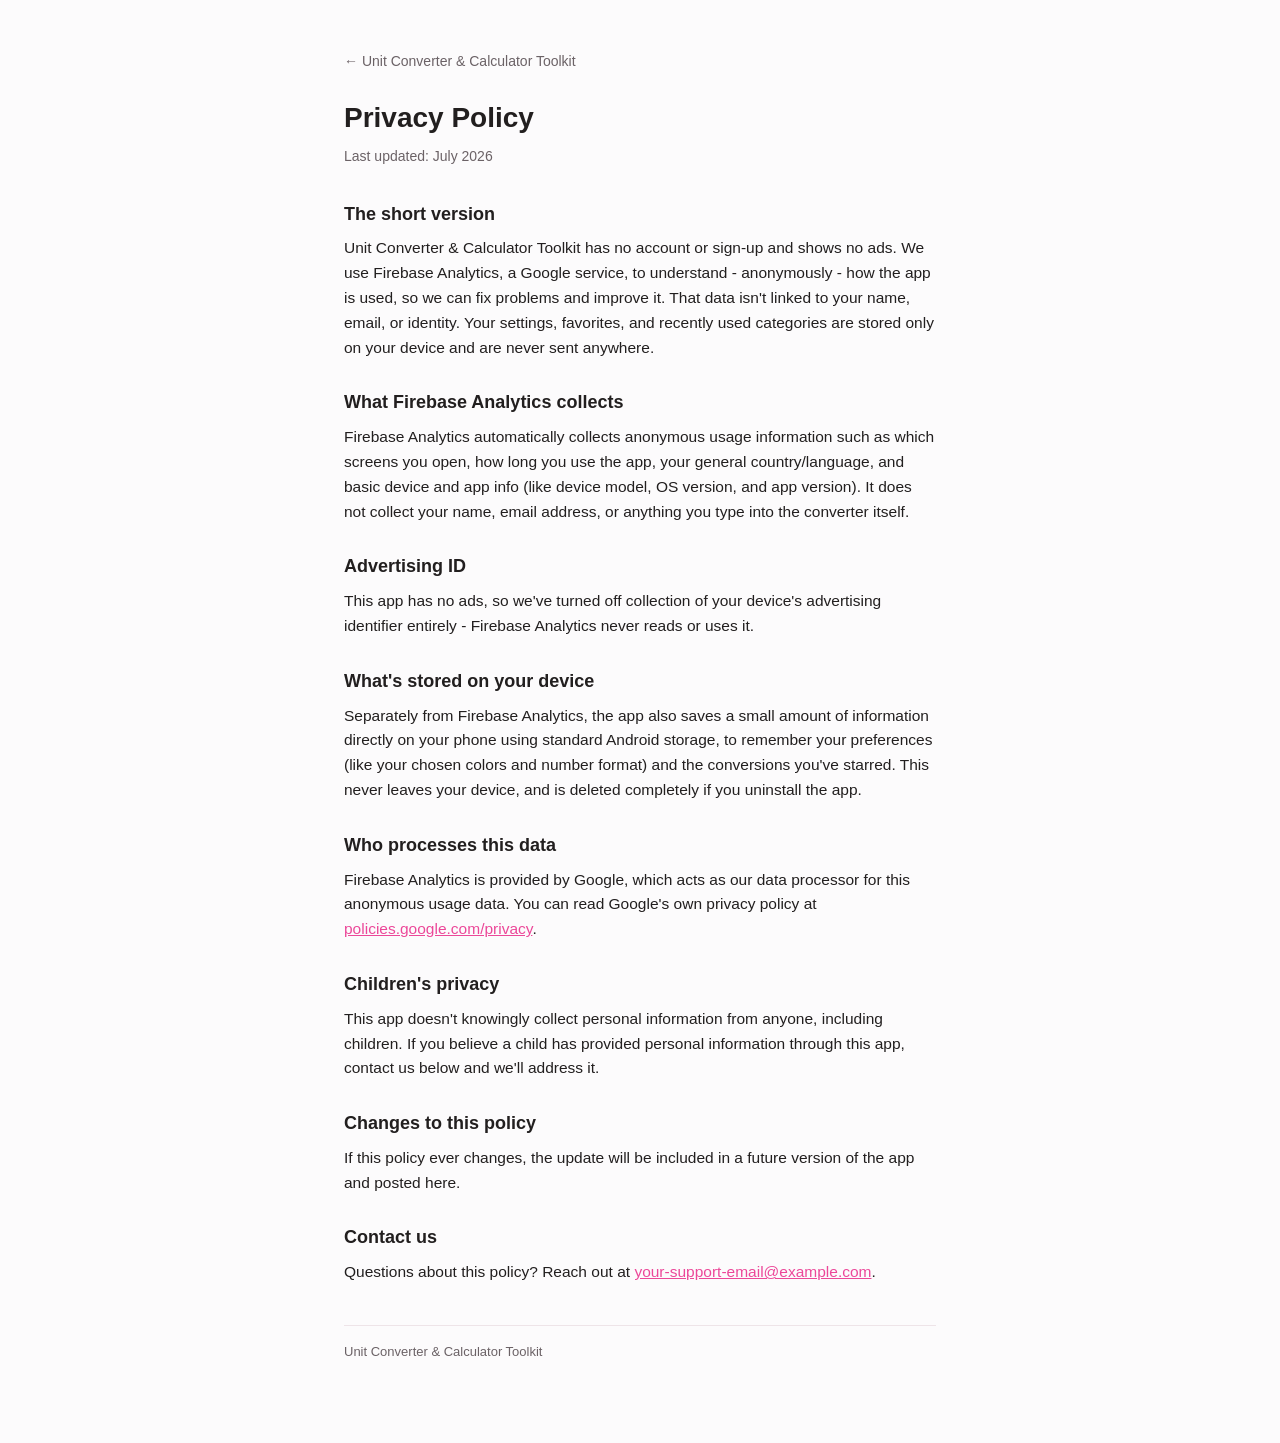
==== docs/privacy-policy.html @ bdcd5116 "Unit Converter & Calculator Toolkit — full source Recovered working tree: conversion engine, all scr" ====
<!DOCTYPE html>
<html lang="en">
<head>
<meta charset="UTF-8">
<meta name="viewport" content="width=device-width, initial-scale=1">
<meta name="description" content="Privacy Policy for the Unit Converter & Calculator Toolkit app.">
<title>Privacy Policy - Unit Converter & Calculator Toolkit</title>
<link rel="stylesheet" href="style.css">
</head>
<body>
<main>
  <a class="back-link" href="index.html">&larr; Unit Converter &amp; Calculator Toolkit</a>
  <h1>Privacy Policy</h1>
  <p class="updated">Last updated: July 2026</p>

  <h2>The short version</h2>
  <p>Unit Converter &amp; Calculator Toolkit has no account or sign-up and
  shows no ads. We use Firebase Analytics, a Google service, to understand -
  anonymously - how the app is used, so we can fix problems and improve it.
  That data isn't linked to your name, email, or identity. Your settings,
  favorites, and recently used categories are stored only on your device and
  are never sent anywhere.</p>

  <h2>What Firebase Analytics collects</h2>
  <p>Firebase Analytics automatically collects anonymous usage information
  such as which screens you open, how long you use the app, your general
  country/language, and basic device and app info (like device model, OS
  version, and app version). It does not collect your name, email address,
  or anything you type into the converter itself.</p>

  <h2>Advertising ID</h2>
  <p>This app has no ads, so we've turned off collection of your device's
  advertising identifier entirely - Firebase Analytics never reads or uses
  it.</p>

  <h2>What's stored on your device</h2>
  <p>Separately from Firebase Analytics, the app also saves a small amount
  of information directly on your phone using standard Android storage, to
  remember your preferences (like your chosen colors and number format) and
  the conversions you've starred. This never leaves your device, and is
  deleted completely if you uninstall the app.</p>

  <h2>Who processes this data</h2>
  <p>Firebase Analytics is provided by Google, which acts as our data
  processor for this anonymous usage data. You can read Google's own
  privacy policy at
  <a href="https://policies.google.com/privacy">policies.google.com/privacy</a>.</p>

  <h2>Children's privacy</h2>
  <p>This app doesn't knowingly collect personal information from anyone,
  including children. If you believe a child has provided personal
  information through this app, contact us below and we'll address it.</p>

  <h2>Changes to this policy</h2>
  <p>If this policy ever changes, the update will be included in a future
  version of the app and posted here.</p>

  <h2>Contact us</h2>
  <p>Questions about this policy? Reach out at
  <a href="mailto:your-support-email@example.com">your-support-email@example.com</a>.</p>

  <footer>Unit Converter &amp; Calculator Toolkit</footer>
</main>
</body>
</html>
---- docs/style.css ----
:root {
  color-scheme: light dark;
  --text: #221f1f;
  --muted: #6b6266;
  --bg: #fcfbfc;
  --accent: #ec4899;
  --divider: #eee4e8;
}

@media (prefers-color-scheme: dark) {
  :root {
    --text: #f2edef;
    --muted: #b7adb2;
    --bg: #19171a;
    --divider: #322f33;
  }
}

* {
  box-sizing: border-box;
}

body {
  margin: 0;
  padding: 0;
  background: var(--bg);
  color: var(--text);
  font-family: -apple-system, BlinkMacSystemFont, "Segoe UI", Roboto, Helvetica, Arial, sans-serif;
  line-height: 1.6;
}

main {
  max-width: 640px;
  margin: 0 auto;
  padding: 48px 24px 80px;
}

h1 {
  font-size: 28px;
  margin: 0 0 4px;
}

.updated {
  color: var(--muted);
  font-size: 14px;
  margin: 0 0 32px;
}

h2 {
  font-size: 18px;
  margin: 28px 0 8px;
}

p {
  margin: 0 0 8px;
  font-size: 15.5px;
}

a {
  color: var(--accent);
}

.back-link {
  display: inline-block;
  margin-bottom: 24px;
  font-size: 14px;
  text-decoration: none;
  color: var(--muted);
}

footer {
  margin-top: 40px;
  padding-top: 16px;
  border-top: 1px solid var(--divider);
  color: var(--muted);
  font-size: 13px;
}
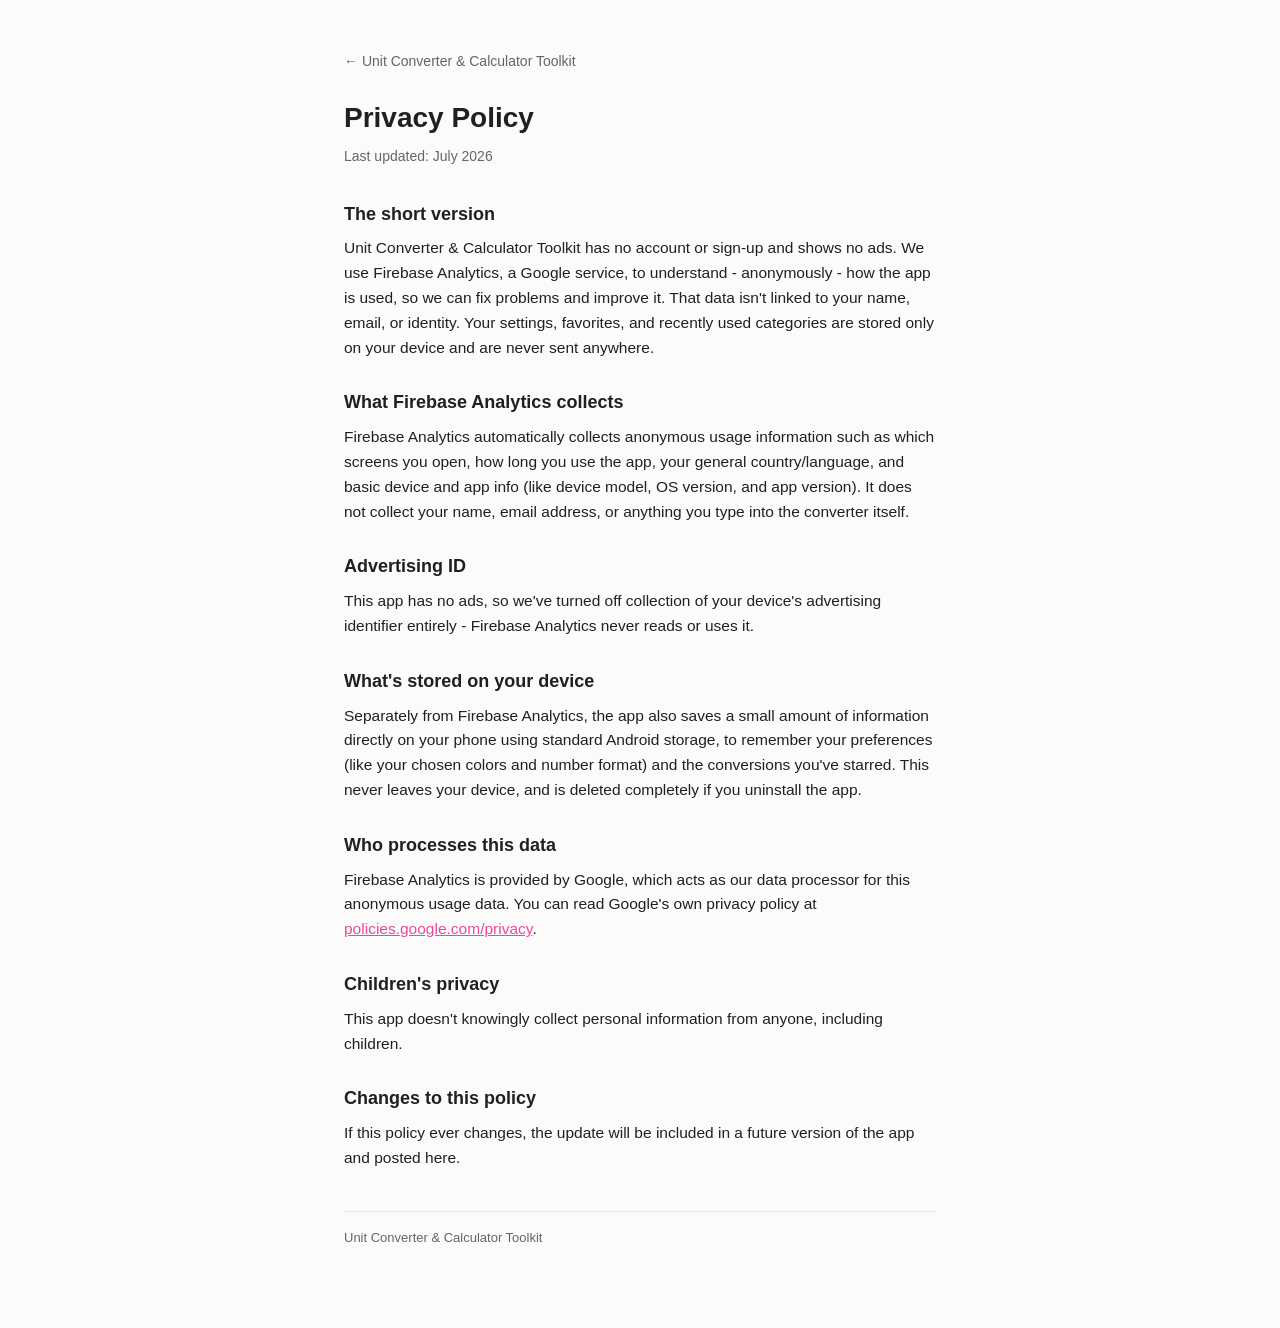
==== commit 5e5a60a4: "Remove placeholder support-email contact section from legal pages No verified support address exists" ====
--- a/docs/privacy-policy.html
+++ b/docs/privacy-policy.html
@@ -48,17 +48,12 @@
 
   <h2>Children's privacy</h2>
   <p>This app doesn't knowingly collect personal information from anyone,
-  including children. If you believe a child has provided personal
-  information through this app, contact us below and we'll address it.</p>
+  including children.</p>
 
   <h2>Changes to this policy</h2>
   <p>If this policy ever changes, the update will be included in a future
   version of the app and posted here.</p>
 
-  <h2>Contact us</h2>
-  <p>Questions about this policy? Reach out at
-  <a href="mailto:your-support-email@example.com">your-support-email@example.com</a>.</p>
-
   <footer>Unit Converter &amp; Calculator Toolkit</footer>
 </main>
 </body>
